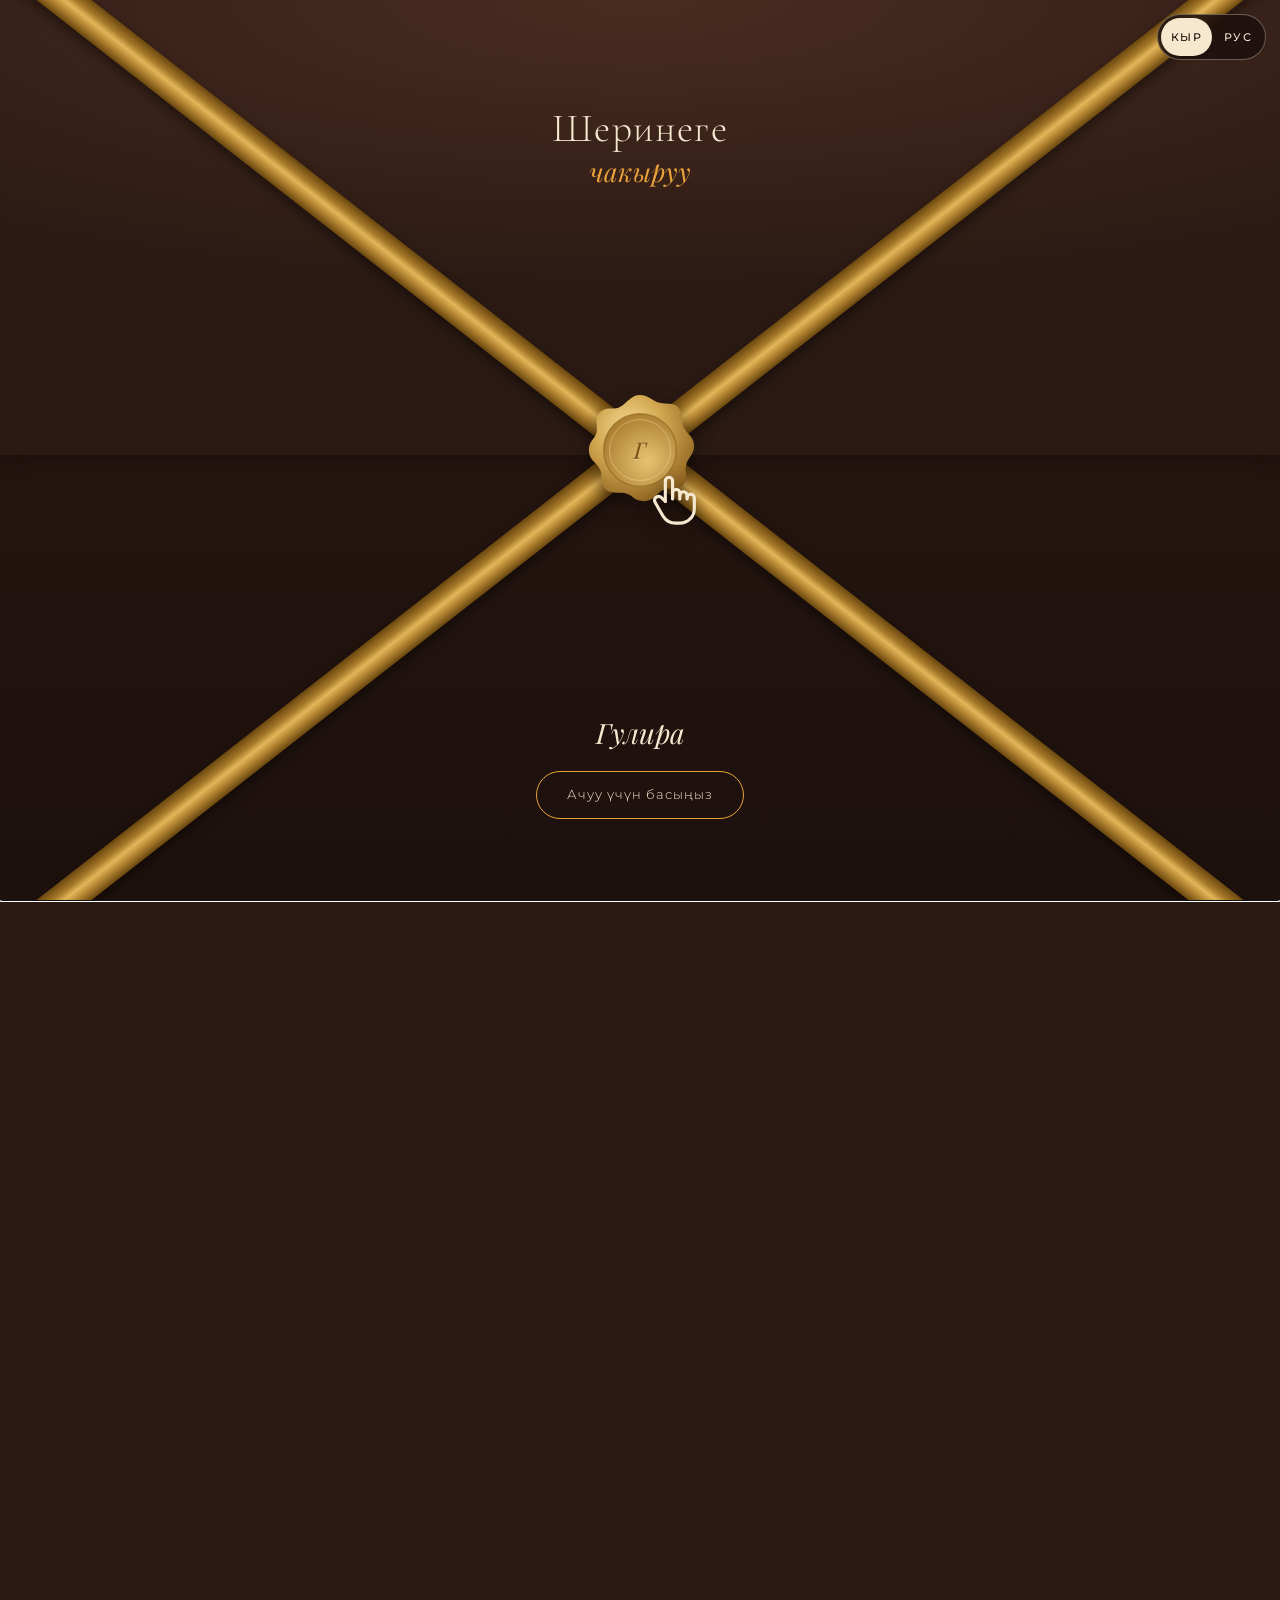
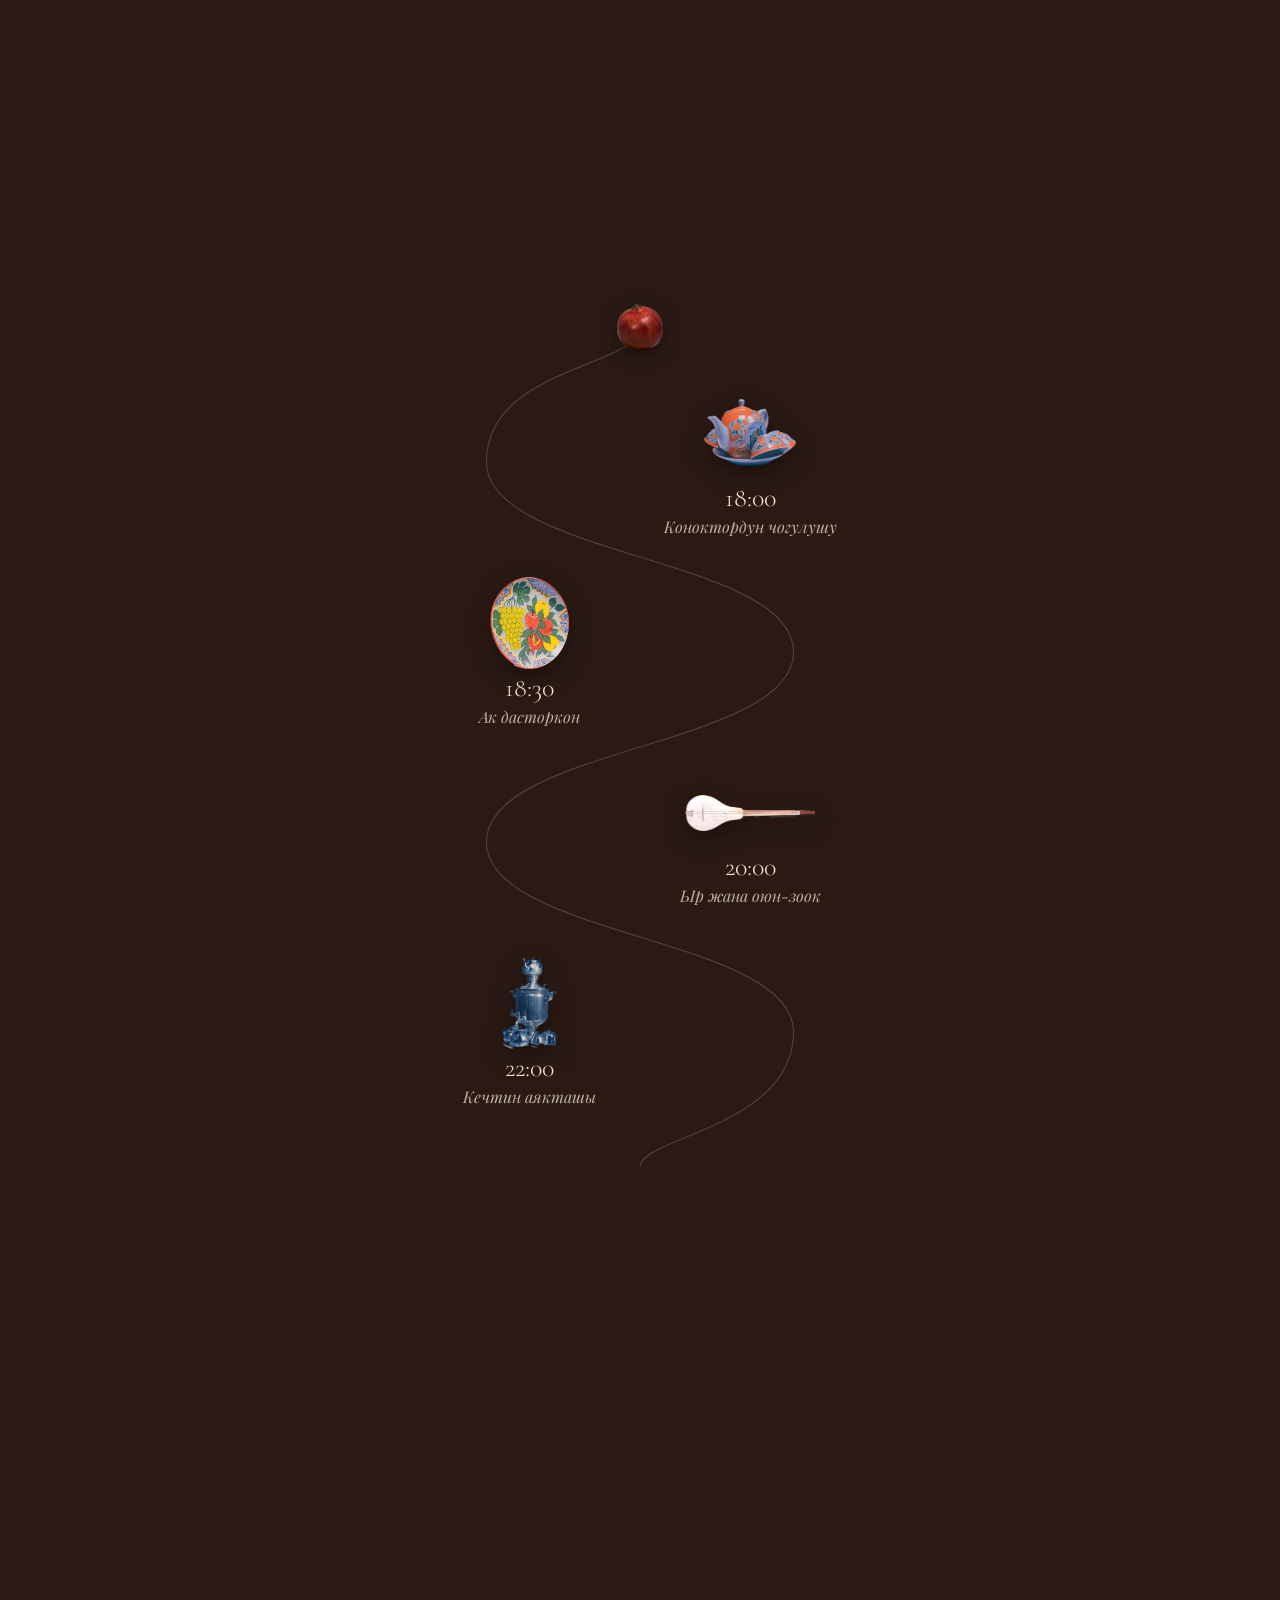
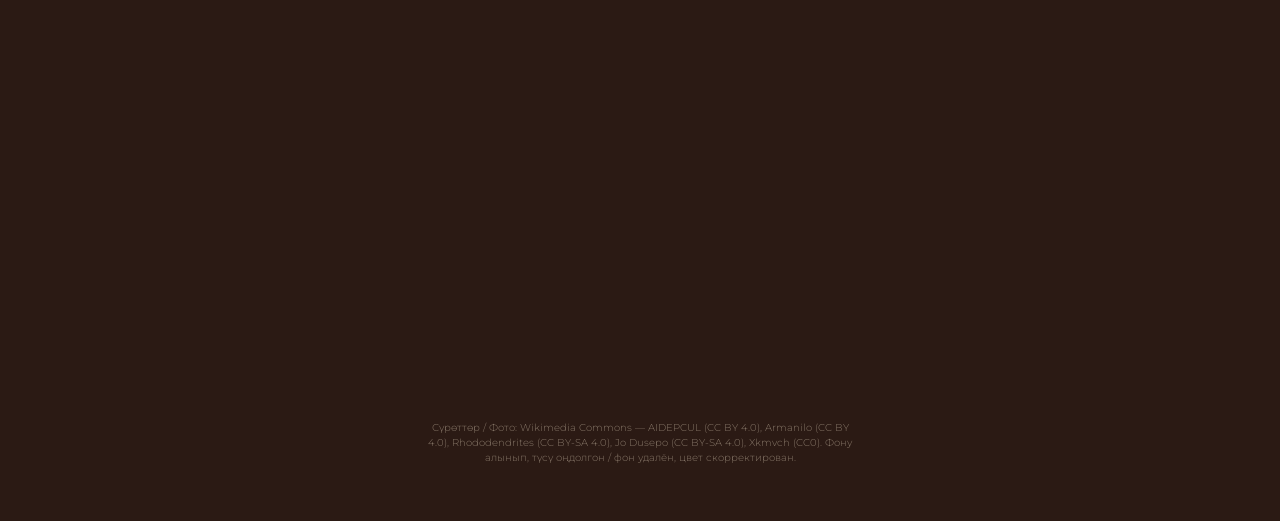
==== posidelki/index.html @ 1de9a1be "Вариант «посиделки»: натюрморт из фото посуды и еды Центральной Азии (Wikimedia Commons, фон удалён)" ====
<!doctype html>
<html lang="ky" translate="no">
<head>
  <meta charset="utf-8">
  <meta name="viewport" content="width=device-width, initial-scale=1, viewport-fit=cover">
  <meta name="theme-color" content="#2b1a14">
  <meta name="robots" content="noindex">
  <title>Гулирадагы шерине — чакыруу</title>
  <meta name="description" content="21-ноябрь, 2026 • 18:00 • «Ак-Өргө» кафеси, Бишкек">
  <meta property="og:title" content="Гулирадагы шерине — чакыруу">
  <meta property="og:description" content="21-ноябрь, 2026 • 18:00 • «Ак-Өргө» кафеси, Бишкек">
  <meta property="og:type" content="website">
  <meta property="og:locale" content="ky_KG">
  <link rel="icon" href="img/heart.svg" type="image/svg+xml">
  <link rel="preconnect" href="https://fonts.googleapis.com">
  <link rel="preconnect" href="https://fonts.gstatic.com" crossorigin>
  <link href="https://fonts.googleapis.com/css2?family=Playfair+Display:ital,wght@1,400;1,500&family=Cormorant+Garamond:ital,wght@0,400;0,500;1,400&family=Montserrat:wght@300;400;500&display=swap" rel="stylesheet">
  <link rel="stylesheet" href="style.css?v=20261109p1">
</head>
<body class="locked">
<div class="lang" role="group" aria-label="Тил / Язык">
  <button type="button" data-lang="ky" aria-pressed="true">КЫР</button>
  <button type="button" data-lang="ru" aria-pressed="false">РУС</button>
</div>

<div class="progress" aria-hidden="true"><span></span></div>

<main class="page">

  <!-- ===== 1. Обложка: круг участников, очередь — у Гулиры ===== -->
  <section class="hero">
    <div class="hero-top">
      <p class="eyebrow" data-anim data-i18n="kicker">Шеринеге чакыруу</p>
    </div>
    <!-- натюрморт: дастархан собирается после открытия конверта -->
    <div class="still" aria-hidden="true">
      <span class="table-top"></span>
      <img class="it it-samovar" style="--i:0" src="img/samovar.webp" alt="">
      <img class="it it-lagan" style="--i:1" src="img/lagan-pomegranate.webp" alt="">
      <img class="it it-teapot" style="--i:2" src="img/teapot-orange.webp" alt="">
      <img class="it it-non" style="--i:3" src="img/non.webp" alt="">
      <img class="it it-pialas" style="--i:4" src="img/piala-stack.webp" alt="">
      <img class="it it-boorsok" style="--i:5" src="img/boorsok.webp" alt="">
      <img class="it it-anar" style="--i:6" src="img/pomegranate.webp" alt="">
    </div>
    <div class="hero-bottom">
      <h1 class="names" data-anim>
        <span class="amp" data-i18n="turnIs">бул жолу кезек</span>
        <span data-i18n="hostLoc">Гулирада</span>
      </h1>
      <p class="hero-date" data-anim>21 · 11 · 2026</p>
    </div>
    <div class="scroll-cue" aria-hidden="true">
      <span data-i18n="scrollHint">Ылдый жылдырыңыз</span>
      <svg viewBox="0 0 24 24" fill="none" stroke="currentColor" stroke-width="1.6" stroke-linecap="round" stroke-linejoin="round"><path d="M6 9l6 6 6-6"/><path d="M6 4l6 6 6-6" opacity=".45"/></svg>
    </div>
    <div class="silk silk-bottom" aria-hidden="true"></div>
  </section>

  <!-- ===== 2. Обращение ===== -->
  <section class="block greet" data-anim>
    <img class="deco deco-r spin" src="img/lagan-blue2.webp" alt="" aria-hidden="true">
    <h2 class="script-title" data-i18n="dearTitle">Урматтуу шерине мүчөлөрү!</h2>
    <p class="lead" data-i18n="dear">Кезектеги жолугушуубуз жакындап калды!</p>
    <p class="text" data-i18n="invite">Бул жолу кезек Гулирада. Сиздерди жылуу кечеге жана берекелүү ак дасторконго чакырабыз.</p>
  </section>

  <!-- ===== 3. Дата: открытка-календарь ===== -->
  <section class="date-card" data-anim>
    <p class="date-names">Гулира</p>
    <p class="date-sub" data-i18n="getting">шерине</p>
    <div class="cal" id="cal"></div>
    <p class="date-line"><span data-i18n="dateLine">21-ноябрь, 2026-жыл</span> <span class="sep">|</span> 18:00</p>
    <p class="date-day" data-i18n="weekday">Ишемби</p>
  </section>

  <!-- ===== 4. Таймер ===== -->
  <section class="block countdown" data-anim>
    <img class="deco deco-l" src="img/piala-yellow.webp" alt="" aria-hidden="true">
    <p class="eyebrow" data-i18n="until">Шеринеге чейин</p>
    <div class="timer" id="countdown" role="timer">
      <div class="timer-cell"><span class="timer-value" data-unit="d">00</span><span class="timer-unit" data-i18n="uD">күн</span></div>
      <div class="timer-cell"><span class="timer-value" data-unit="h">00</span><span class="timer-unit" data-i18n="uH">саат</span></div>
      <div class="timer-cell"><span class="timer-value" data-unit="m">00</span><span class="timer-unit" data-i18n="uM">мүнөт</span></div>
      <div class="timer-cell"><span class="timer-value" data-unit="s">00</span><span class="timer-unit" data-i18n="uS">секунд</span></div>
    </div>
  </section>

  <!-- ===== 5. Программа: змейка ===== -->
  <section class="timing" id="timing">
    <h2 class="script-title" data-anim data-i18n="timing">Кечтин тартиби</h2>
    <div class="snake" id="snake">
      <svg class="snake-svg" aria-hidden="true"><path class="snake-base"/><path class="snake-line" pathLength="1"/></svg>
      <img class="rose" src="img/pomegranate.webp" alt="" aria-hidden="true">
      <ol class="snake-items">
        <li data-img="img/teapot-orange.webp"><span class="si-time">18:00</span><span class="si-text" data-i18n="t1">Коноктордун чогулушу</span></li>
        <li data-img="img/lagan-grapes.webp"><span class="si-time">18:30</span><span class="si-text" data-i18n="t2">Ак дасторкон</span></li>
        <li data-img="img/komuz.webp" class="wide"><span class="si-time">20:00</span><span class="si-text" data-i18n="t3">Ыр жана оюн-зоок</span></li>
        <li data-img="img/samovar.webp"><span class="si-time">22:00</span><span class="si-text" data-i18n="t5">Кечтин аякташы</span></li>
      </ol>
    </div>
  </section>

  <!-- ===== 6. Место ===== -->
  <section class="block venue" data-anim>
    <h2 class="script-title" data-i18n="venue">Өтүүчү жери</h2>
    <img class="venue-img" src="img/jug.webp" alt="" aria-hidden="true">
    <h3 class="venue-name" data-i18n="venueName">«Ак-Өргө» кафеси</h3>
    <p class="venue-address" data-i18n="address">Бишкек шаары, Чүй проспекти, 150</p>
    <a class="pill-btn" href="https://2gis.kg/bishkek" target="_blank" rel="noopener noreferrer"><span data-i18n="map">Картадан көрүү</span>
      <svg viewBox="0 0 24 24" fill="none" stroke="currentColor" stroke-width="1.8" stroke-linecap="round" stroke-linejoin="round" aria-hidden="true"><path d="M7 17L17 7"/><path d="M8 7h9v9"/></svg></a>
  </section>

  <!-- ===== 7. Детали ===== -->
  <section class="details" data-anim>
    <img class="deco deco-detail spin" src="img/lagan-blue.webp" alt="" aria-hidden="true">
    <div class="details-bg" aria-hidden="true"></div>
    <span class="orn orn-horns" aria-hidden="true"></span>
    <h2 class="script-title" data-i18n="details">Кошумча маалымат</h2>
    <ol class="details-list">
      <li>
        <span class="dn ico" data-ico="gift"></span>
        <div class="dt">
          <p class="dt-head"><span class="dt-num">01</span> <span data-i18n="d1h">Белек</span></p>
          <p data-i18n="d1">Белек милдеттүү эмес. Эң негизгиси, өзүңүздүн келишиңиз жана жакшы маанайыңыз.</p>
        </div>
      </li>
      <li>
        <span class="dn ico" data-ico="welcome"></span>
        <div class="dt">
          <p class="dt-head"><span class="dt-num">02</span> <span data-i18n="d2h">Кийинки кезек</span></p>
          <p data-i18n="d2">Кечтин аягында кийинки шерине кимде өтөрүн чогуу чечебиз.</p>
        </div>
      </li>
    </ol>
  </section>

  <!-- ===== 8. Пожелание и подпись ===== -->
  <section class="block hosts" data-anim>
    <span class="orn orn-horns" aria-hidden="true"></span>
    <p class="text" data-i18n="wish">Жылуу маанайда отуруп, кенен сүйлөшүп, ынтымагыбызды дагы бекемдейли.</p>
    <p class="hosts-by" data-i18n="regards">Урматтоо менен,</p>
    <p class="hosts-names" data-i18n="hosts">Гулира</p>
  </section>

  <!-- ===== 9. Анкета ===== -->
  <section class="rsvp" id="rsvp" data-anim>
    <form class="form" novalidate>
      <div class="form-head">
        <h2 class="script-title" data-i18n="rsvp">Сурамжылоо</h2>
        <p data-i18n="rsvpSub">Шеринеге катышарыңызды билдирип коюңуз</p>
      </div>
      <label class="form-field"><span data-i18n="nameLabel">Аты-жөнүңүз</span>
        <input class="form-input" id="rsvp-name" type="text" name="name" autocomplete="name" placeholder="Мисалы: Асел Мамбетова" data-i18n-attr="placeholder:namePh" required>
      </label>
      <p class="form-question" id="rsvp-question" data-i18n="question">Жубайыңыз менен келсеңиз, экөөңүздүн тең аты-жөнүңүздү жазыңыз</p>
      <fieldset class="form-options" aria-labelledby="rsvp-question">
        <label class="form-option"><input type="radio" name="answer" value="Албетте, келем" required><span class="form-dot"></span><span data-i18n="a1">Албетте, келем</span></label>
        <label class="form-option"><input type="radio" name="answer" value="Жубайым менен келем"><span class="form-dot"></span><span data-i18n="a2">Жубайым менен келем</span></label>
        <label class="form-option"><input type="radio" name="answer" value="Келе албайм"><span class="form-dot"></span><span data-i18n="a3">Келе албайм</span></label>
      </fieldset>
      <button class="form-submit" type="submit" data-i18n="submit">Жоопту жөнөтүү</button>
      <p class="form-note" role="status" aria-live="polite"></p>
    </form>
  </section>

  <section class="block finale" data-anim>
    <div class="finale-pair" aria-hidden="true"><img src="img/piala-red.webp" alt=""><img src="img/pomegranate.webp" alt=""></div>
    <span class="orn orn-band" aria-hidden="true"></span>
    <p class="footer-names">Ынтымагыбыз бекем болсун!</p>
    <p class="eyebrow">21 · 11 · 2026</p>
  </section>

  <!-- ===== Реклама: заказать такое же приглашение ===== -->
  <aside class="promo" data-anim>
    <p class="promo-title" data-i18n="adTitle">Ушундай чакыруу керекпи?</p>
    <p class="promo-text" data-i18n="adText">Каалаган татаалдыктагы сайт-чакырууларды жасайм — жазыңыз:</p>
    <div class="promo-btns">
      <a class="promo-btn" href="https://wa.me/996703170304" target="_blank" rel="noopener">
        <svg viewBox="0 0 24 24" aria-hidden="true"><path d="M3 21l1.65 -3.8a9 9 0 1 1 3.4 2.9l-5.05 .9"/><path d="M9 10a.5 .5 0 0 0 1 0v-1a.5 .5 0 0 0 -1 0v1a5 5 0 0 0 5 5h1a.5 .5 0 0 0 0 -1h-1a.5 .5 0 0 0 0 1"/></svg>WhatsApp</a>
    </div>
    <p class="promo-phone">+996 703 170 304</p>
  </aside>

  <p class="credits">Сүрөттөр / Фото: Wikimedia Commons — AIDEPCUL (CC BY 4.0), Armanilo (CC BY 4.0), Rhododendrites (CC BY-SA 4.0), Jo Dusepo (CC BY-SA 4.0), Xkmvch (CC0). Фону алынып, түсү оңдолгон / фон удалён, цвет скорректирован.</p>

  <p class="sr-only">Гулирадагы шерине, 21.11.2026, саат 18:00, «Ак-Өргө» кафеси, Бишкек</p>
</main>

<!-- ===== Плавающая кнопка «Жооп берүү»: видна, пока анкета ниже экрана ===== -->
<a class="rsvp-float" href="#rsvp" data-i18n="rsvpBtn">Жооп берүү</a>

<!-- ===== Конверт: ленты крест-накрест и сургучная печать ===== -->
<button type="button" class="envelope" data-open="false" aria-label="Ачуу үчүн басыңыз" data-i18n-attr="aria-label:open">
  <span class="env-half env-top"></span>
  <span class="env-half env-bottom"></span>
  <span class="ribbon ribbon-a"></span>
  <span class="ribbon ribbon-b"></span>
  <span class="env-title">
    <span class="env-kicker" data-i18n="envKicker">Шеринеге</span>
    <span class="env-script" data-i18n="envScript">чакыруу</span>
  </span>
  <span class="seal" aria-hidden="true">
    <svg viewBox="0 0 120 120">
      <defs>
        <radialGradient id="wax" cx="38%" cy="32%" r="75%">
          <stop offset="0" stop-color="#f6dc96"/><stop offset=".45" stop-color="#d2a650"/><stop offset="1" stop-color="#8a5f1c"/>
        </radialGradient>
        <radialGradient id="waxIn" cx="60%" cy="65%" r="70%">
          <stop offset="0" stop-color="#e7c272"/><stop offset="1" stop-color="#a87a2c"/>
        </radialGradient>
      </defs>
      <path d="M60 4c9 0 12 6 20 8s15-1 20 6 1 13 5 20 10 9 10 18-6 11-8 19 3 15-4 21-13 1-20 5-9 11-19 11-11-6-19-8-15 2-21-5-1-13-5-20-11-9-11-19 7-11 8-19-3-14 4-20 13-1 20-5 11-12 20-12z" fill="url(#wax)"/>
      <circle cx="60" cy="60" r="37" fill="url(#waxIn)" stroke="#8a5f1c" stroke-opacity=".55" stroke-width="1.5"/>
      <circle cx="60" cy="60" r="31" fill="none" stroke="#fbe7b0" stroke-opacity=".5" stroke-width=".8"/>
    </svg>
    <span class="seal-text">Г</span>
  </span>
  <!-- рука-подсказка «нажмите» (Tabler hand-finger, MIT) -->
  <span class="tap-hand" aria-hidden="true">
    <span class="tap-ripple"></span>
    <svg viewBox="0 0 24 24" fill="none" stroke="currentColor" stroke-width="1.3" stroke-linecap="round" stroke-linejoin="round"><path d="M8 13v-8.5a1.5 1.5 0 0 1 3 0v7.5"/><path d="M11 11.5v-2a1.5 1.5 0 1 1 3 0v2.5"/><path d="M14 10.5a1.5 1.5 0 0 1 3 0v1.5"/><path d="M17 11.5a1.5 1.5 0 0 1 3 0v4.5a6 6 0 0 1 -6 6h-2h.208a6 6 0 0 1 -5.012 -2.7l-.196 -.3c-.312 -.479 -1.407 -2.388 -3.286 -5.728a1.5 1.5 0 0 1 .536 -2.022a1.867 1.867 0 0 1 2.28 .28l1.47 1.47"/></svg>
  </span>
  <span class="env-bottom-text">
    <span class="env-names">Гулира</span>
    <span class="env-hint" data-i18n="open">Ачуу үчүн басыңыз</span>
  </span>
</button>

<script src="app.js?v=20261109p1"></script>
</body>
</html>
---- posidelki/style.css ----
:root {
  --red: #2b1a14;          /* тёплый тёмно-коричневый, как чайхана вечером — фон */
  --red-deep: #1d110d;     /* глубокий — блоки, шёлк в тени */
  --red-night: #140b08;    /* зал со свечами */
  --champagne: #f6e7cf;    /* буквы */
  --champagne-2: #e9a23b;  /* акценты, линии */
  --soft: rgba(246, 233, 210, .74);
  --line: rgba(246, 233, 210, .35);
  --ease-settle: cubic-bezier(.19, 1, .22, 1);
  --font-body: "Montserrat", "Helvetica Neue", Arial, sans-serif;
  --font-display: "Cormorant Garamond", Georgia, serif;
  /* Playfair Display Italic: красиво и читается, есть ү ө ң (в Great Vibes и Marck Script «ү» нет) */
  --font-script: "Playfair Display", "Cormorant Garamond", Georgia, serif;
}

*, *::before, *::after { box-sizing: border-box; margin: 0; padding: 0; }
html { -webkit-text-size-adjust: 100%; text-size-adjust: 100%; overscroll-behavior-y: none; -webkit-tap-highlight-color: transparent; }
html, body { background: var(--red); overflow-x: clip; }
body {
  color: var(--champagne);
  font-family: var(--font-body);
  font-weight: 300;
  line-height: 1.5;
  -webkit-font-smoothing: antialiased;
  -moz-osx-font-smoothing: grayscale;
}
body.locked { overflow: hidden; }
button, input { font: inherit; color: inherit; background: none; border: 0; }
img, svg { display: block; }

.page { max-width: 480px; margin-inline: auto; display: flex; flex-direction: column; gap: 72px; padding-bottom: 56px; }

/* ---------- общие ---------- */
.eyebrow { font-size: 11px; letter-spacing: .32em; text-transform: uppercase; color: var(--champagne-2); }
.script-title { font-family: var(--font-script); font-style: italic; font-weight: 400; font-size: 34px; line-height: 1.2; color: var(--champagne); }
.text { font-size: 15px; line-height: 1.75; color: var(--soft); }
.lead { font-family: var(--font-display); font-style: italic; font-size: 21px; line-height: 1.4; }
.block { display: flex; flex-direction: column; align-items: center; gap: 18px; padding-inline: 28px; text-align: center; }

/* ---------- шёлк: складки красной ткани, медленно колышутся ---------- */
.silk { position: absolute; left: 0; right: 0; height: 120px; pointer-events: none; overflow: hidden; }
.silk svg { position: absolute; left: -10%; width: 120%; height: 100%; }
.silk-bottom { bottom: -1px; }
.silk-top { top: -1px; transform: scaleY(-1); }
.silk .fold-a { animation: sway 9s ease-in-out infinite alternate; }
.silk .fold-b { animation: sway 12s ease-in-out -4s infinite alternate-reverse; }
.silk .fold-c { animation: sway 15s ease-in-out -2s infinite alternate; }
@keyframes sway { from { transform: translateX(-3%); } to { transform: translateX(3%); } }

/* ---------- 1. обложка ---------- */
.hero {
  position: relative; min-height: 100vh; min-height: 100svh;
  padding: 70px 24px 130px;
  display: flex; flex-direction: column; align-items: center; justify-content: space-between; gap: 16px; text-align: center;
  overflow: hidden; background: var(--red);
}
/* фото чёрно-белое, как в примере; сверху и снизу уходит в красный — текст читается */
.hero-photo { position: absolute; inset: 0 0 24% 0; z-index: 0; overflow: hidden; } /* фото стартует увеличенным — без обрезки его край торчал из-под градиента */
.hero-photo img { width: 100%; height: 100%; object-fit: cover; object-position: 50% 68%; filter: grayscale(1) contrast(1.08) brightness(.95); transform: scale(1.06); animation: hero-zoom 14s ease-out forwards; }
.hero-photo::after {
  content: ""; position: absolute; inset: 0;
  background:
    linear-gradient(to bottom, rgba(29, 17, 13, .85) 0%, rgba(29, 17, 13, 0) 22%, rgba(43, 26, 20, 0) 58%, rgba(43, 26, 20, .8) 74%, var(--red) 88%, var(--red) 100%);
}
@keyframes hero-zoom { to { transform: scale(1); } }
.hero-top, .hero-bottom { position: relative; z-index: 1; display: flex; flex-direction: column; align-items: center; gap: 10px; }
.hero .names, .hero .bismillah { text-shadow: 0 2px 14px rgba(12, 6, 4, .55); }
.bismillah { font-family: var(--font-display); font-style: italic; font-size: 19px; color: var(--champagne-2); }
.monogram { position: relative; width: 150px; height: 150px; margin: 6px 0; display: flex; align-items: center; justify-content: center; color: var(--champagne-2); }
.monogram-ring { position: absolute; inset: 0; width: 100%; height: 100%; }
.monogram-ring circle:first-child { stroke-dasharray: 1; stroke-dashoffset: 1; transition: stroke-dashoffset 2.2s cubic-bezier(.45, 0, .25, 1) .4s; }
.monogram.is-in .monogram-ring circle:first-child { stroke-dashoffset: 0; }
.monogram span { font-family: var(--font-display); font-size: 56px; font-weight: 400; color: var(--champagne); letter-spacing: .02em; }
.monogram i { font-family: var(--font-script); font-style: italic; font-style: normal; font-size: 34px; color: var(--champagne-2); margin: 0 4px; }
.names { display: flex; flex-direction: column; align-items: center; font-family: var(--font-script); font-style: italic; font-weight: 400; font-size: 46px; line-height: 1.15; }
.names .amp { font-size: 30px; color: var(--champagne-2); margin: -6px 0; }
.hero-date { font-size: 14px; letter-spacing: .32em; color: var(--champagne-2); }

/* ---------- фото пары: две карточки внахлёст ---------- */
.photos { position: relative; height: 470px; margin-inline: 20px; }
.photo { position: absolute; margin: 0; padding: 8px 8px 30px; background: var(--champagne); border-radius: 4px; box-shadow: 0 18px 40px rgba(12, 6, 4, .45); }
.photo img { display: block; width: 100%; height: 100%; object-fit: cover; border-radius: 2px; }
.photo-a { left: 0; top: 0; width: 60%; height: 330px; transform: rotate(-4deg); }
.photo-a img { object-position: 62% 50%; }
.photo-b { right: 0; bottom: 0; width: 56%; height: 330px; transform: rotate(4deg); }
.photo-b img { object-position: 50% 60%; }
.photos.is-in .photo-a { animation: drop-a 1.4s var(--ease-settle) both; }
.photos.is-in .photo-b { animation: drop-b 1.4s var(--ease-settle) .25s both; }
@keyframes drop-a { from { transform: rotate(-10deg) translateY(40px); opacity: 0; } to { transform: rotate(-4deg); opacity: 1; } }
@keyframes drop-b { from { transform: rotate(10deg) translateY(40px); opacity: 0; } to { transform: rotate(4deg); opacity: 1; } }

/* ---------- 2. приветствие ---------- */
.greet { gap: 16px; }
.greet .text { max-width: 340px; }

/* ---------- 3. открытка-календарь ---------- */
.date-card {
  margin-inline: 20px; padding: 38px 22px 32px;
  border-radius: 18px; background: var(--champagne); color: var(--red-deep);
  box-shadow: 0 24px 50px rgba(12, 6, 4, .35);
  display: flex; flex-direction: column; align-items: center; text-align: center;
  position: relative;
}
.date-card::before { content: ""; position: absolute; top: 14px; left: 50%; width: 12px; height: 12px; margin-left: -6px; border-radius: 50%; background: var(--red); box-shadow: inset 0 1px 2px rgba(0, 0, 0, .3); }
.date-names { margin-top: 10px; font-family: var(--font-script); font-style: italic; font-size: 28px; line-height: 1.15; color: var(--red); }
.date-sub { margin-top: 2px; font-family: var(--font-display); font-style: italic; font-size: 20px; }
.cal { margin-top: 22px; width: 100%; max-width: 300px; display: grid; grid-template-columns: repeat(7, minmax(0, 1fr)); row-gap: 4px; }
.cal-wd { font-size: 10px; letter-spacing: .08em; color: rgba(29, 17, 13, .6); padding-bottom: 8px; }
.cal-day { position: relative; height: 34px; display: flex; align-items: center; justify-content: center; font-family: var(--font-display); font-size: 19px; }
.cal-day-mark { color: var(--red); font-weight: 500; }
.cal-heart { position: absolute; left: 50%; top: 50%; width: 46px; height: 46px; margin: -24px 0 0 -23px; overflow: visible; color: var(--red); }
.cal-heart path { stroke-dasharray: 1; stroke-dashoffset: 1; transition: stroke-dashoffset 1.6s cubic-bezier(.45, 0, .25, 1) .6s; }
.is-in .cal-heart path { stroke-dashoffset: 0; }
.is-in .cal-heart { animation: beat 2.2s ease-in-out 2.4s infinite; }
.date-line { margin-top: 20px; font-family: var(--font-display); font-size: 20px; }
.date-line .sep { margin: 0 6px; opacity: .5; }
.date-day { margin-top: 2px; font-size: 11px; letter-spacing: .28em; text-transform: uppercase; color: rgba(29, 17, 13, .7); }

/* ---------- 4. таймер в кружках ---------- */
.timer { width: 100%; display: grid; grid-template-columns: repeat(4, minmax(0, 1fr)); gap: 10px; justify-items: center; }
.timer-cell { width: 100%; max-width: 74px; aspect-ratio: 1; border: 1px solid var(--line); border-radius: 50%; display: flex; flex-direction: column; align-items: center; justify-content: center; gap: 2px; }
.timer-value { font-family: var(--font-display); font-size: 28px; line-height: 1; font-variant-numeric: tabular-nums; }
.timer-unit { font-size: 10px; color: var(--soft); }

/* ---------- 5. тайминг: змейка с розой ---------- */
.timing { display: flex; flex-direction: column; align-items: center; gap: 8px; }
.snake { position: relative; width: 100%; }
.snake-svg { position: absolute; inset: 0; width: 100%; height: 100%; overflow: visible; }
.snake-base { fill: none; stroke: var(--champagne); stroke-opacity: .18; stroke-width: 1.2; }
.snake-line { fill: none; stroke: var(--champagne); stroke-width: 1.4; stroke-linecap: round; stroke-dasharray: 1; stroke-dashoffset: 1; }
.rose { position: absolute; left: 0; top: 0; width: 42px; height: 42px; margin: -21px 0 0 -21px; z-index: 2; padding: 8px; border-radius: 50%; background: var(--red-deep); border: 1px solid var(--champagne-2); box-shadow: 0 4px 12px rgba(12, 6, 4, .45); will-change: transform; }
.rose svg path, .rose svg circle { stroke-dashoffset: 0 !important; }
.snake-items { list-style: none; position: relative; }
.snake-items li {
  position: absolute; width: 46%; display: flex; flex-direction: column; align-items: center; gap: 6px; text-align: center;
  transform: translateY(-50%); opacity: 0; transition: opacity 1s ease, transform 1.2s var(--ease-settle);
}
.snake-items li.is-in { opacity: 1; }
.si-icon { width: 52px; height: 52px; }
.si-time { font-family: var(--font-display); font-size: 26px; line-height: 1; }
.si-text { font-family: var(--font-script); font-style: italic; font-size: 16px; line-height: 1.25; color: var(--soft); }

/* ---------- иконки: тонкая линия шампань, прорисовываются при появлении ---------- */
.ico { display: block; color: var(--champagne-2); }
.ico svg { width: 100%; height: 100%; overflow: visible; }
.ico svg * { stroke-dasharray: 1; stroke-dashoffset: 1; transition: stroke-dashoffset 1.6s cubic-bezier(.45, 0, .25, 1) .2s; }
.is-in .ico svg *, .is-in.ico svg * { stroke-dashoffset: 0; }

/* ---------- 6. локация ---------- */
.venue { gap: 14px; }
.building { width: 92px; height: 92px; margin: 2px 0 4px; }
.venue-name { font-family: var(--font-display); font-weight: 500; font-size: 32px; line-height: 1.1; }
.venue-address { font-size: 14px; line-height: 1.7; color: var(--soft); }
.pill-btn {
  margin-top: 6px; min-height: 48px; padding: 0 28px; border-radius: 999px;
  background: var(--champagne); color: var(--red-deep);
  font-size: 13px; font-weight: 500; letter-spacing: .06em; text-decoration: none;
  display: inline-flex; align-items: center; gap: 10px;
  animation: beat 2.4s ease-in-out infinite;
}
.pill-btn svg { width: 14px; height: 14px; }

/* ---------- 7. детали: карточка на затемнённом фото со свечами ---------- */
.details {
  position: relative; overflow: hidden; isolation: isolate;
  margin-inline: 16px; padding: 40px 20px 30px; border-radius: 24px;
  border: 1px solid var(--line);
  display: flex; flex-direction: column; align-items: center; gap: 14px; text-align: center;
  box-shadow: 0 24px 50px rgba(12, 6, 4, .4);
}
.details-bg { position: absolute; inset: -20px; z-index: -1; }
.details-bg { background: radial-gradient(90% 60% at 50% 0%, #4f3021, var(--red-deep) 70%); }
.details-list { list-style: none; width: 100%; display: flex; flex-direction: column; gap: 12px; margin-top: 6px; }
.details-list li {
  display: flex; align-items: flex-start; gap: 14px; text-align: left;
  padding: 16px 16px 16px 14px; border-radius: 16px;
  background: rgba(246, 233, 210, .06); border: 1px solid rgba(233, 162, 59, .28);
  -webkit-backdrop-filter: blur(4px); backdrop-filter: blur(4px);
}
.dn { flex: none; width: 46px; height: 46px; padding: 10px; border-radius: 50%; border: 1px solid rgba(233, 162, 59, .45); }
.dt { display: flex; flex-direction: column; gap: 6px; }
.dt-head { font-family: var(--font-script); font-style: italic; font-size: 19px; line-height: 1.2; color: var(--champagne); }
.dt-num { font-family: var(--font-body); font-style: normal; font-size: 10px; letter-spacing: .2em; color: var(--champagne-2); vertical-align: 3px; margin-right: 4px; }
.dt p:last-child { font-size: 13.5px; line-height: 1.65; color: var(--soft); }

/* ---------- halal wedding ---------- */
.halal {
  margin-inline: 16px; padding: 30px 22px 26px; border-radius: 24px;
  border: 1px solid rgba(233, 162, 59, .45); background: rgba(29, 17, 13, .55);
  display: flex; flex-direction: column; align-items: center; gap: 12px; text-align: center;
}
.halal-ico { width: 40px; height: 40px; }
.halal-title { font-family: var(--font-body); font-weight: 500; font-size: 15px; letter-spacing: .32em; color: var(--champagne); }
.halal p { font-size: 14px; line-height: 1.7; color: var(--soft); max-width: 330px; }

/* ---------- 8. дресс-код ---------- */
.swatches { display: flex; flex-wrap: wrap; gap: 18px 8px; justify-content: center; max-width: 340px; margin: 10px auto 0; }
.swatches .sw { width: 76px; }
.sw { display: flex; flex-direction: column; align-items: center; gap: 8px; cursor: pointer; padding: 0; -webkit-tap-highlight-color: transparent; }
.sw::before { transition: transform .4s var(--ease-settle), box-shadow .4s ease; }
.sw.is-active::before { transform: scale(1.12); box-shadow: 0 0 0 2px var(--red), 0 0 0 3.5px var(--champagne), 0 6px 14px rgba(12, 6, 4, .35); }
.sw.is-active b { color: var(--champagne); }
.sw:focus-visible { outline: none; }
.sw:focus-visible::before { box-shadow: 0 0 0 2px var(--red), 0 0 0 4px var(--champagne); }

/* образ: одна и та же пара без фона, меняется только цвет одежды.
   Новый образ проявляется поверх прежнего, прежний остаётся под ним целиком — силуэт не просвечивает */
.look {
  position: relative; width: min(60%, 200px); aspect-ratio: 368 / 856; margin: 6px auto 4px;
  filter: drop-shadow(0 14px 18px rgba(12, 6, 4, .35));
}
.look img {
  position: absolute; inset: 0; width: 100%; height: 100%; object-fit: contain;
  opacity: 0; z-index: 0;
}
.look img.is-prev { opacity: 1; z-index: 1; }
.look img.is-shown { opacity: 1; z-index: 2; transition: opacity .9s ease; }
.sw::before {
  content: ""; width: 54px; height: 54px; border-radius: 50%;
  background: radial-gradient(circle at 35% 30%, rgba(255, 255, 255, .35), transparent 45%), var(--c);
  box-shadow: 0 0 0 1px var(--line), 0 6px 14px rgba(12, 6, 4, .35);
}
.sw b { font-weight: 400; font-size: 11px; letter-spacing: .08em; color: var(--soft); }

/* ---------- 9. подпись ---------- */
.hosts { gap: 14px; }
.hosts-by { margin-top: 6px; font-size: 11px; letter-spacing: .28em; text-transform: uppercase; color: var(--champagne-2); }
.hosts-names { font-family: var(--font-script); font-style: italic; font-size: 28px; line-height: 1.2; }

/* ---------- 10. анкета ---------- */
.rsvp { margin-inline: 16px; padding: 34px 22px 28px; border-radius: 24px; background: var(--red-deep); border: 1px solid var(--line); }
.form { display: flex; flex-direction: column; gap: 18px; }
.form-head { text-align: center; display: flex; flex-direction: column; gap: 6px; font-size: 14px; color: var(--soft); }
.form-field { display: flex; flex-direction: column; gap: 8px; font-size: 12px; letter-spacing: .06em; }
.form-input {
  height: 48px; border-radius: 12px; padding: 0 16px;
  background: var(--champagne); color: var(--red-deep);
  font-size: 16px; letter-spacing: 0; outline: none; appearance: none;
  border: 2px solid transparent;
}
.form-input::placeholder { color: #9c8476; }
.form-input:focus-visible { border-color: var(--champagne-2); }
.form-input.invalid { border-color: #ffb3a1; }
.form-question { font-size: 12px; line-height: 1.5; color: var(--soft); }
.form-options { border: 0; display: flex; flex-direction: column; gap: 8px; }
.form-option {
  position: relative; min-height: 48px; padding: 0 16px;
  display: flex; align-items: center; gap: 12px;
  border-radius: 12px; border: 1px solid var(--line);
  font-size: 15px; cursor: pointer; transition: background .2s, border-color .2s;
}
.form-option:has(input:checked) { border-color: var(--champagne); background: rgba(246, 233, 210, .1); }
.form-option input { position: absolute; opacity: 0; width: 1px; height: 1px; }
.form-dot { flex: none; width: 18px; height: 18px; border-radius: 50%; border: 1.5px solid var(--champagne); transition: box-shadow .2s, background .2s; }
.form-option input:checked + .form-dot { background: var(--champagne); box-shadow: inset 0 0 0 4px var(--red-deep); }
.form-option input:focus-visible + .form-dot { outline: 2px solid var(--champagne); outline-offset: 3px; }
.form-submit {
  margin-top: 4px; min-height: 52px; border-radius: 999px;
  background: var(--champagne); color: var(--red-deep);
  font-size: 14px; font-weight: 500; letter-spacing: .06em; cursor: pointer;
}
.form-submit:disabled { opacity: .6; cursor: default; }
.form-note { text-align: center; font-size: 13px; }
.form-note:empty { display: none; }
.form-done { padding: 40px 0; text-align: center; font-size: 18px; line-height: 1.5; }

.finale { gap: 14px; }
.footer-names { font-family: var(--font-script); font-style: italic; font-size: 26px; line-height: 1.15; }

/* ---------- появление по скроллу ---------- */
[data-anim] { opacity: 0; transform: translateY(36px); transition: opacity 1.2s var(--ease-settle), transform 1.6s var(--ease-settle); }
[data-anim].is-in { opacity: 1; transform: none; }
.hero [data-anim]:nth-child(2) { transition-delay: .15s; }
.hero [data-anim]:nth-child(3) { transition-delay: .3s; }
.hero [data-anim]:nth-child(4) { transition-delay: .5s; }
.hero [data-anim]:nth-child(5) { transition-delay: .7s; }

@keyframes blink-slow { from { opacity: .45; } to { opacity: 1; } }
@keyframes beat { 0%, 100% { transform: scale(1); } 50% { transform: scale(1.07); } }

/* ---------- конверт: ленты крест-накрест и сургуч ---------- */
.envelope {
  position: fixed; inset: 0; z-index: 100;
  width: 100%; height: 100vh; height: 100dvh;
  padding: 0; border: 0; overflow: hidden; cursor: pointer; color: var(--champagne);
  transition: visibility 0s linear 1.9s;
}
.env-half {
  position: absolute; left: 0; right: 0; height: 50.5%;
  background: var(--red);
  transition: transform 1.3s cubic-bezier(.7, 0, .2, 1) .55s;
}
.env-top { top: 0; background: radial-gradient(120% 90% at 50% 0%, #4a2c20, var(--red) 70%); box-shadow: 0 6px 18px rgba(12, 6, 4, .35); z-index: 1; }
.env-bottom { bottom: 0; background: linear-gradient(to bottom, #241510, var(--red-deep)); }
.ribbon {
  position: absolute; left: 50%; top: 50%; z-index: 2;
  width: 260vmax; height: 34px; margin: -17px 0 0 -130vmax;
  background: linear-gradient(to bottom, #6b470f, #a77a2a 30%, #e3b65a 50%, #b98a35 70%, #6b470f);
  box-shadow: 0 4px 12px rgba(0, 0, 0, .45);
  transition: transform 1s cubic-bezier(.6, 0, .3, 1), opacity .8s ease .3s;
}
.ribbon-a { transform: rotate(38deg); }
.ribbon-b { transform: rotate(-38deg); }
.env-title { position: absolute; z-index: 3; left: 0; right: 0; top: max(70px, 12vh); display: flex; flex-direction: column; align-items: center; transition: opacity .6s ease; }
.env-kicker { font-family: var(--font-display); font-size: 40px; line-height: 1; letter-spacing: .04em; }
.env-script { font-family: var(--font-script); font-style: italic; font-size: 26px; color: var(--champagne-2); margin-top: 4px; }
.seal {
  position: absolute; z-index: 4; left: 50%; top: 50%;
  width: 118px; height: 118px; margin: -59px 0 0 -59px;
  filter: drop-shadow(0 6px 10px rgba(12, 6, 4, .55));
  transition: transform .7s var(--ease-settle), opacity .5s ease;
  animation: seal-breathe 2.6s ease-in-out infinite;
}
.seal svg { width: 100%; height: 100%; }
.seal-text { position: absolute; inset: 0; display: flex; align-items: center; justify-content: center; font-family: var(--font-script); font-style: italic; font-size: 22px; color: #7a5214; text-shadow: 0 1px 0 rgba(255, 240, 200, .6), 0 -1px 0 rgba(90, 55, 10, .4); }
@keyframes seal-breathe { 0%, 100% { transform: scale(1); } 50% { transform: scale(1.05); } }
.env-bottom-text { position: absolute; z-index: 3; left: 0; right: 0; bottom: max(56px, 9vh); display: flex; flex-direction: column; align-items: center; gap: 22px; padding-inline: 24px; transition: opacity .6s ease; }
.env-names { font-family: var(--font-script); font-style: italic; font-size: 28px; line-height: 1.15; text-align: center; }
.env-hint {
  min-height: 48px; padding: 0 30px; border-radius: 999px;
  border: 1px solid var(--champagne-2);
  display: inline-flex; align-items: center;
  font-size: 13px; letter-spacing: .08em;
  animation: blink-slow 1.6s ease-in-out infinite alternate;
}
.envelope[data-open="true"] { visibility: hidden; pointer-events: none; }
.envelope[data-open="true"] .seal { animation: none; transform: scale(1.35); opacity: 0; }
.envelope[data-open="true"] .ribbon-a { transform: rotate(38deg) translateX(140vmax); opacity: 0; }
.envelope[data-open="true"] .ribbon-b { transform: rotate(-38deg) translateX(-140vmax); opacity: 0; }
.envelope[data-open="true"] .env-title, .envelope[data-open="true"] .env-bottom-text { opacity: 0; }
.envelope[data-open="true"] .env-top { transform: translateY(-102%); }
.envelope[data-open="true"] .env-bottom { transform: translateY(102%); }

.sr-only { position: absolute; width: 1px; height: 1px; margin: -1px; overflow: hidden; clip-path: inset(50%); white-space: nowrap; }

/* ---------- кнопка музыки: всегда под рукой, справа внизу ---------- */
.sound-btn {
  position: fixed; z-index: 110; right: 16px; bottom: max(16px, env(safe-area-inset-bottom));
  width: 46px; height: 46px; border-radius: 50%;
  background: rgba(29, 17, 13, .88); border: 1px solid var(--line); color: var(--champagne);
  -webkit-backdrop-filter: blur(6px); backdrop-filter: blur(6px);
  display: flex; align-items: center; justify-content: center; cursor: pointer;
  animation: blink-slow 2.5s ease-in-out infinite alternate;
}
.sound-btn svg { width: 20px; height: 20px; }
.sound-btn[data-playing="true"] { animation: none; }
.sound-wave { transition: opacity .35s; }
.sound-btn[data-playing="false"] .sound-wave { opacity: .25; }
body.locked .sound-btn { opacity: 0; pointer-events: none; }

/* ---------- переключатель языка ---------- */
.lang {
  position: fixed; z-index: 120;
  top: max(14px, env(safe-area-inset-top)); right: 14px;
  display: flex; padding: 3px; gap: 2px;
  border-radius: 999px; background: rgba(29, 17, 13, .88);
  border: 1px solid var(--line);
  -webkit-backdrop-filter: blur(6px); backdrop-filter: blur(6px);
  transition: opacity .4s, transform .4s var(--ease-settle);
}
.lang button {
  min-width: 46px; min-height: 38px; padding: 0 10px; border-radius: 999px;
  font-size: 11px; font-weight: 500; letter-spacing: .12em; color: var(--champagne); cursor: pointer;
  transition: background .25s, color .25s;
}
.lang button[aria-pressed="true"] { background: var(--champagne); color: var(--red-deep); }
.lang button:focus-visible { outline: 2px solid var(--champagne); outline-offset: 2px; }
body.scrolled .lang { opacity: 0; transform: translateY(-10px); pointer-events: none; }

/* ---------- кыргызский орнамент «кочкор мүйүз» ---------- */
.orn { display: block; color: var(--champagne-2); }
.orn svg { width: 100%; height: 100%; overflow: visible; }
.orn-band { width: 210px; height: 31px; }
.orn-horns { width: 72px; height: 36px; }
.orn path { stroke-dasharray: 1; stroke-dashoffset: 1; transition: stroke-dashoffset 1.5s cubic-bezier(.45, 0, .25, 1) calc(var(--d, 0s) + .25s); }
.orn-grow { transform-box: fill-box; transform-origin: 50% 100%; transform: scale(.55); opacity: .4; transition: transform 2s var(--ease-settle) .25s, opacity 1s ease .25s; }
.is-in .orn path, .orn.is-in path { stroke-dashoffset: 0; }
.is-in .orn-grow, .orn.is-in .orn-grow { transform: none; opacity: 1; }

@media (max-width: 360px) {
  .names { font-size: 40px; }
  .date-names { font-size: 25px; }
  .script-title { font-size: 30px; }
  .timer-value { font-size: 24px; }
}

@media (prefers-reduced-motion: reduce) {
  [data-anim], .snake-items li { opacity: 1 !important; transform: none !important; transition: none !important; }
  .pill-btn, .env-hint, .seal, .hero-photo img, .photos.is-in .photo, .is-in .cal-heart, .silk * { animation: none !important; }
  .orn path, .cal-heart path, .monogram-ring circle, .ico svg * { stroke-dashoffset: 0 !important; transition: none !important; }
  .orn-grow { transform: none !important; opacity: 1 !important; transition: none !important; }
  .env-half, .ribbon { transition-duration: .3s !important; transition-delay: 0s !important; }
}

/* ===== Реклама в самом низу: заказать такое же приглашение ===== */
.promo { display: flex; flex-direction: column; align-items: center; gap: 10px; margin: 8px 28px 0; padding: 26px 0 34px; border-top: 1px solid rgba(233, 162, 59, .35); text-align: center; }
.promo-title { font-family: var(--font-display); font-style: italic; font-size: 20px; color: var(--champagne); }
.promo-text { font-size: 13px; line-height: 1.5; color: var(--champagne-2); max-width: 280px; }
.promo-btns { display: flex; gap: 10px; justify-content: center; flex-wrap: wrap; margin-top: 4px; }
.promo-btn { display: inline-flex; align-items: center; gap: 8px; padding: 10px 18px; border: 1px solid var(--champagne-2); border-radius: 999px; color: var(--champagne); font-size: 14px; letter-spacing: .04em; text-decoration: none; transition: background .25s ease, color .25s ease; }
.promo-btn svg { width: 18px; height: 18px; fill: none; stroke: currentColor; stroke-width: 1.6; stroke-linecap: round; stroke-linejoin: round; }
.promo-btn:hover, .promo-btn:focus-visible { background: var(--champagne); color: var(--red); outline: none; }
.promo-phone { font-size: 12px; letter-spacing: .12em; color: var(--champagne-2); opacity: .8; }

/* ===== Шерине: круг участников на обложке, очередь останавливается на хозяйке ===== */
.hero { background: radial-gradient(110% 70% at 50% 38%, #4a2c20, var(--red) 70%); }
.names .amp { font-family: var(--font-display); font-size: 22px; letter-spacing: .04em; margin: 0 0 4px; }
.ring { position: relative; z-index: 1; width: min(78vw, 300px); aspect-ratio: 1; max-width: 100%; }
.ring svg { width: 100%; height: 100%; overflow: visible; }
.ring .seat { fill: rgba(246, 233, 210, .18); transition: fill .25s ease, r .25s ease; }
.ring .seat.on { fill: var(--champagne-2); }
.ring .table { fill: rgba(29, 17, 13, .6); stroke: rgba(233, 162, 59, .45); stroke-width: 1; }
.ring .table-in { fill: none; stroke: rgba(233, 162, 59, .35); stroke-width: 1; stroke-dasharray: 2 6; }
.ring text { font-family: var(--font-script); font-style: italic; font-size: 22px; fill: var(--champagne); }
.ring .ring-sub { font-family: var(--font-body); font-style: normal; font-size: 9px; letter-spacing: .3em; fill: var(--champagne-2); }

/* ===== Подсказки: что нажимать и что листать ===== */
/* обложка ниже экрана — снизу выглядывает следующий блок, страница «явно продолжается» */
.hero { min-height: 86vh; min-height: 86svh; }

/* рука на печати конверта: «нажимает» каждые 2,4 с */
.tap-hand { position: absolute; z-index: 5; left: calc(50% + 6px); top: calc(50% + 20px); width: 58px; height: 58px; color: var(--champagne); filter: drop-shadow(0 4px 8px rgba(12, 6, 4, .6)); animation: tap 2.4s ease-in-out infinite; transition: opacity .4s ease; pointer-events: none; }
.tap-hand svg { width: 100%; height: 100%; }
.tap-ripple { position: absolute; left: 12px; top: 4px; width: 14px; height: 14px; border-radius: 50%; border: 2px solid var(--champagne); opacity: 0; animation: ripple 2.4s ease-out infinite; }
@keyframes tap { 0%, 100% { transform: translate(14px, 16px); } 40% { transform: translate(0, 0) scale(1); } 50% { transform: translate(0, 0) scale(.88); } 60% { transform: translate(0, 0) scale(1); } }
@keyframes ripple { 0%, 45% { opacity: 0; transform: scale(.4); } 52% { opacity: .9; } 100% { opacity: 0; transform: scale(3.2); } }
.envelope[data-open="true"] .tap-hand { opacity: 0; animation: none; }
/* печать покачивается, если долго не нажимают */
.seal.nudge { animation: seal-wiggle .9s ease-in-out 2; }
@keyframes seal-wiggle { 0%, 100% { transform: rotate(0); } 20% { transform: rotate(-9deg) scale(1.06); } 40% { transform: rotate(8deg) scale(1.06); } 60% { transform: rotate(-5deg); } 80% { transform: rotate(3deg); } }

/* «листайте вниз» внизу обложки */
.scroll-cue { position: absolute; z-index: 3; left: 50%; bottom: 34px; transform: translateX(-50%); display: flex; flex-direction: column; align-items: center; gap: 2px; font-size: 11px; letter-spacing: .22em; text-transform: uppercase; color: var(--champagne); white-space: nowrap; text-shadow: 0 1px 6px rgba(12, 6, 4, .7); transition: opacity .5s ease; }
.scroll-cue svg { width: 28px; height: 28px; color: var(--champagne-2); animation: cue-bounce 1.6s ease-in-out infinite; }
@keyframes cue-bounce { 0%, 100% { transform: translateY(0); } 50% { transform: translateY(8px); } }
body.locked .scroll-cue, body.scrolled .scroll-cue { opacity: 0; }

/* полоска прогресса сверху */
.progress { position: fixed; z-index: 115; left: 0; right: 0; top: 0; height: calc(3px + env(safe-area-inset-top, 0px)); pointer-events: none; }
.progress span { position: absolute; left: 0; right: 0; bottom: 0; height: 3px; background: var(--champagne-2); transform: scaleX(0); transform-origin: 0 50%; }
body.locked .progress { opacity: 0; }

/* плавающая кнопка «Жооп берүү» */
.rsvp-float {
  position: fixed; z-index: 105; left: 50%; bottom: calc(16px + env(safe-area-inset-bottom, 0px));
  min-height: 50px; padding: 0 28px; border-radius: 999px;
  display: inline-flex; align-items: center; white-space: nowrap;
  background: var(--champagne); color: var(--red-deep); text-decoration: none;
  font-size: 14px; font-weight: 500; letter-spacing: .06em;
  box-shadow: 0 10px 26px rgba(12, 6, 4, .55);
  transform: translate(-50%, 140%); opacity: 0; pointer-events: none;
  transition: transform .5s var(--ease-settle), opacity .4s ease;
}
.rsvp-float.show { transform: translate(-50%, 0); opacity: 1; pointer-events: auto; }
.rsvp-float:focus-visible { outline: 2px solid var(--champagne); outline-offset: 3px; }

@media (prefers-reduced-motion: reduce) {
  .tap-hand, .tap-ripple, .scroll-cue svg, .seal.nudge { animation: none !important; }
  .tap-hand { transform: none; }
}

/* ===================== ПОСИДЕЛКИ: натюрморт из настоящих предметов ===================== */
.hero { background: radial-gradient(120% 70% at 50% 62%, #5a3626 0%, var(--red) 62%); justify-content: flex-start; gap: 20px; }
.hero-bottom { order: -1; }
.hero-top { order: -2; }
.names { font-size: 44px; }
.still { position: relative; z-index: 1; width: calc(100% + 40px); max-width: 460px; aspect-ratio: 1 / .78; margin: auto -20px 44px; }
.table-top { position: absolute; left: -8%; right: -8%; bottom: 0; height: 30%; border-radius: 50% / 38%;
  background: radial-gradient(70% 90% at 50% 20%, #6b4230, #3a2318 70%); box-shadow: inset 0 6px 14px rgba(255, 210, 160, .12), 0 30px 40px rgba(12, 6, 4, .55); }
.it { position: absolute; height: auto; filter: drop-shadow(0 12px 14px rgba(12, 6, 4, .55)); }
.it-samovar { left: 1%; bottom: 17%; width: 26%; z-index: 1; }
.it-lagan { left: 25%; bottom: 25%; width: 46%; z-index: 0; }
.it-teapot { right: -1%; bottom: 15%; width: 38%; z-index: 2; }
.it-non { left: 34%; bottom: 3%; width: 33%; z-index: 3; transform: scaleY(.5); transform-origin: 50% 100%; }
.it-pialas { left: 11%; bottom: 2%; width: 31%; z-index: 4; }
.it-boorsok { left: -4%; bottom: -3%; width: 25%; z-index: 5; }
.it-anar { right: 6%; bottom: -1%; width: 18%; z-index: 5; }
/* предметы «ставятся на стол» по очереди после открытия конверта */
.still .it { opacity: 0; translate: 0 -40px; transition: opacity .6s ease calc(.25s + var(--i) * .16s), translate .9s var(--ease-settle) calc(.25s + var(--i) * .16s); }
body:not(.locked) .still .it { opacity: 1; translate: 0 0; }

/* декоративные тарелки, выглядывающие из-за края экрана */
.greet, .countdown, .details { position: relative; }
.deco { position: absolute; z-index: -1; pointer-events: none; opacity: .9; filter: drop-shadow(0 14px 22px rgba(12, 6, 4, .5)); }
.deco-r { width: 230px; right: -185px; top: -50px; opacity: .8; }
.deco-l { width: 170px; left: -100px; top: -30px; transform: rotate(-12deg); }
.deco-detail { width: 220px; right: -120px; top: -70px; opacity: .55; }
.greet, .countdown { isolation: isolate; }
.spin { animation: spin 80s linear infinite; }
@keyframes spin { to { rotate: 360deg; } }

/* программа: настоящие предметы вместо иконок */
.si-img { width: 92px; height: 92px; object-fit: contain; filter: drop-shadow(0 8px 10px rgba(12, 6, 4, .5)); }
li.wide .si-img { width: 130px; height: 70px; }
.rose { width: 46px; height: 46px; margin: -23px 0 0 -23px; padding: 0; border: 0; border-radius: 0; background: none; box-shadow: none; object-fit: contain; filter: drop-shadow(0 4px 8px rgba(12, 6, 4, .6)); }
.venue-img { width: 110px; height: auto; filter: drop-shadow(0 12px 16px rgba(12, 6, 4, .5)); }
.finale-pair { display: flex; align-items: flex-end; justify-content: center; gap: 6px; }
.finale-pair img { height: auto; filter: drop-shadow(0 10px 12px rgba(12, 6, 4, .5)); }
.finale-pair img:first-child { width: 120px; }
.finale-pair img:last-child { width: 78px; margin-left: -22px; }
.credits { margin: -8px 28px 0; font-size: 10px; line-height: 1.5; color: rgba(246, 231, 207, .45); text-align: center; }

@media (prefers-reduced-motion: reduce) {
  .spin { animation: none !important; }
  .still .it { transition: none !important; opacity: 1 !important; translate: none !important; }
}
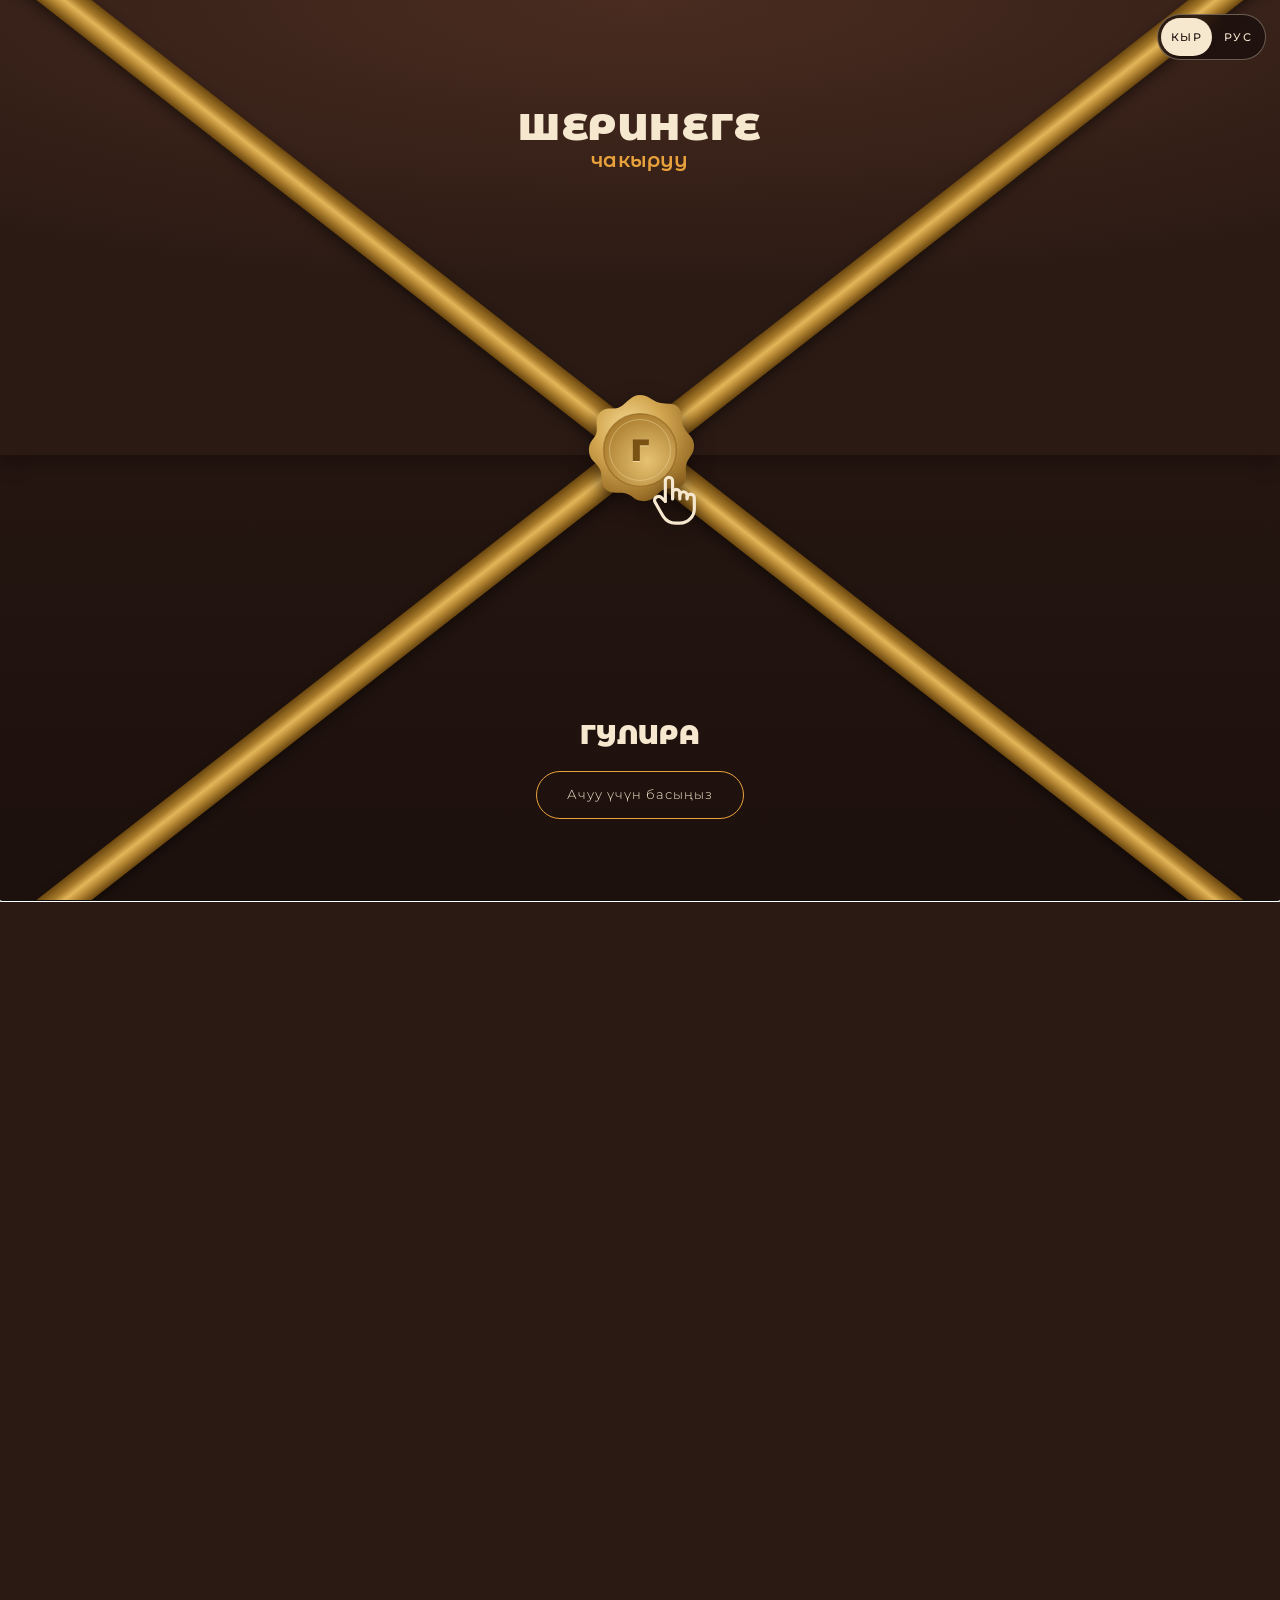
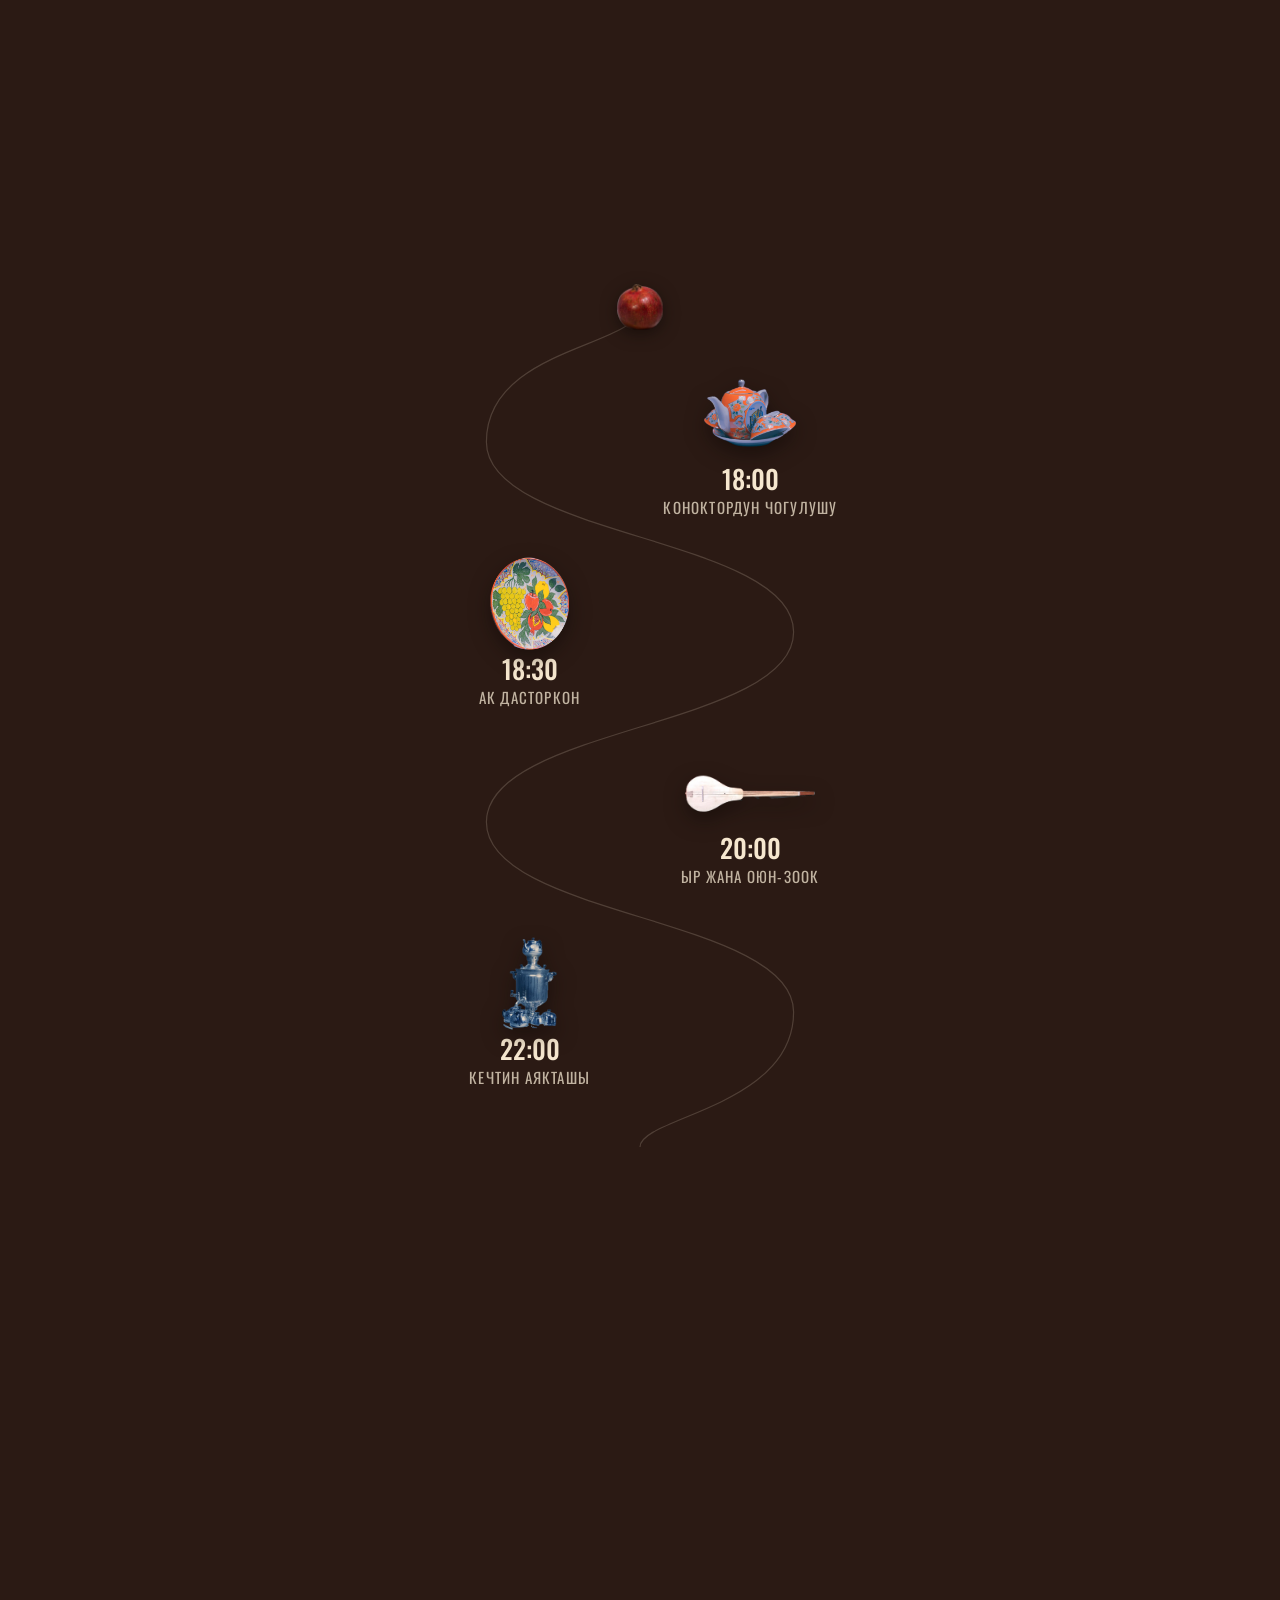
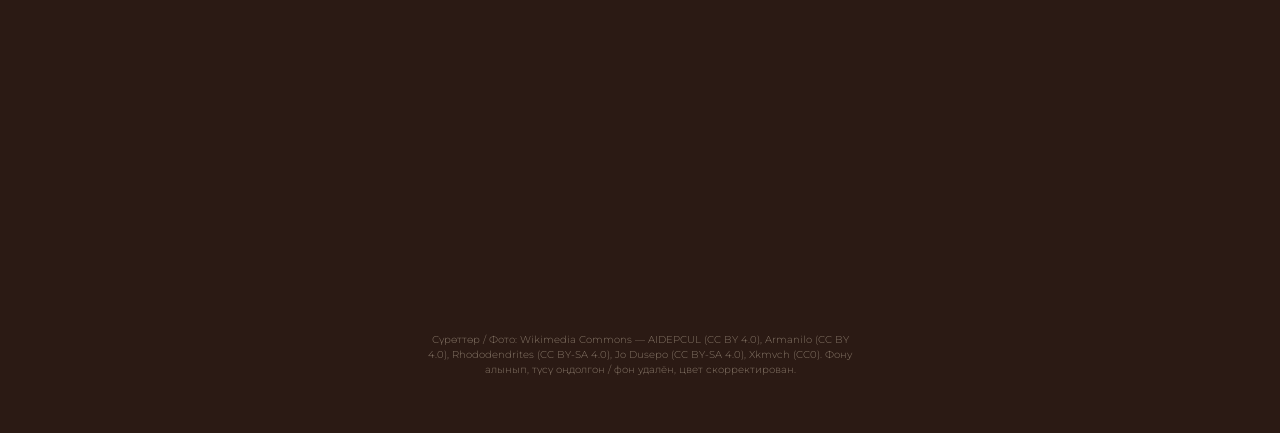
==== commit 94e5acef: "Посиделки: шрифты в духе Marvin Visions / Molot — Montserrat Alternates + Oswald (с кыргызскими Ң Ө " ====
--- a/posidelki/index.html
+++ b/posidelki/index.html
@@ -14,8 +14,8 @@
   <link rel="icon" href="img/heart.svg" type="image/svg+xml">
   <link rel="preconnect" href="https://fonts.googleapis.com">
   <link rel="preconnect" href="https://fonts.gstatic.com" crossorigin>
-  <link href="https://fonts.googleapis.com/css2?family=Playfair+Display:ital,wght@1,400;1,500&family=Cormorant+Garamond:ital,wght@0,400;0,500;1,400&family=Montserrat:wght@300;400;500&display=swap" rel="stylesheet">
-  <link rel="stylesheet" href="style.css?v=20261109p1">
+  <link href="https://fonts.googleapis.com/css2?family=Montserrat+Alternates:wght@600;800;900&family=Oswald:wght@400;500;600&family=Montserrat:wght@300;400;500&display=swap" rel="stylesheet">
+  <link rel="stylesheet" href="style.css?v=20261109p2">
 </head>
 <body class="locked">
 <div class="lang" role="group" aria-label="Тил / Язык">
@@ -227,6 +227,6 @@
   </span>
 </button>
 
-<script src="app.js?v=20261109p1"></script>
+<script src="app.js?v=20261109p2"></script>
 </body>
 </html>
--- a/posidelki/style.css
+++ b/posidelki/style.css
@@ -504,3 +504,33 @@
   .spin { animation: none !important; }
   .still .it { transition: none !important; opacity: 1 !important; translate: none !important; }
 }
+
+/* ===================== ШРИФТЫ в духе референсов =====================
+   Marvin Visions → Montserrat Alternates (округлый геометричный, 70-е);
+   Molot → Oswald (узкий плотный). У референсов нет кыргызских Ң Ө Ү, у этих — есть. */
+:root {
+  --font-display: "Oswald", "Arial Narrow", sans-serif;
+  --font-script: "Montserrat Alternates", "Montserrat", Arial, sans-serif;
+}
+.script-title, .names, .date-names, .hosts-names, .footer-names, .env-names, .env-script, .venue-name, .dt-head, .promo-title {
+  font-family: var(--font-script); font-style: normal; font-weight: 800; text-transform: uppercase; letter-spacing: .01em; line-height: 1.05;
+}
+.script-title { font-size: 28px; text-wrap: balance; }
+.names { font-size: 46px; font-weight: 900; }
+.names .amp { font-family: "Oswald", sans-serif; font-weight: 500; font-size: 20px; letter-spacing: .28em; color: var(--champagne-2); }
+.date-names { font-size: 30px; font-weight: 900; }
+.date-sub, .lead, .si-text, .bismillah { font-family: "Oswald", sans-serif; font-style: normal; font-weight: 400; letter-spacing: .04em; }
+.date-sub { text-transform: uppercase; letter-spacing: .3em; font-size: 15px; }
+.lead { font-size: 20px; text-transform: uppercase; letter-spacing: .06em; line-height: 1.3; }
+.si-text { font-size: 15px; text-transform: uppercase; letter-spacing: .08em; }
+.si-time, .timer-value, .date-line, .cal-day, .hero-date { font-family: "Oswald", sans-serif; font-weight: 500; }
+.venue-name { font-size: 26px; }
+.dt-head { font-size: 16px; }
+.hosts-names { font-size: 34px; font-weight: 900; }
+.footer-names { font-size: 22px; }
+.env-kicker { font-family: "Montserrat Alternates", sans-serif; font-weight: 900; text-transform: uppercase; font-size: 38px; }
+.env-script { font-size: 20px; font-weight: 600; text-transform: lowercase; }
+.env-names { font-size: 26px; font-weight: 900; }
+.seal-text { font-family: "Montserrat Alternates", sans-serif; font-style: normal; font-weight: 900; font-size: 30px; }
+.eyebrow, .hosts-by, .date-day, .timer-unit { font-family: "Oswald", sans-serif; font-weight: 500; }
+@media (max-width: 360px) { .names { font-size: 38px; } .script-title { font-size: 24px; } }
